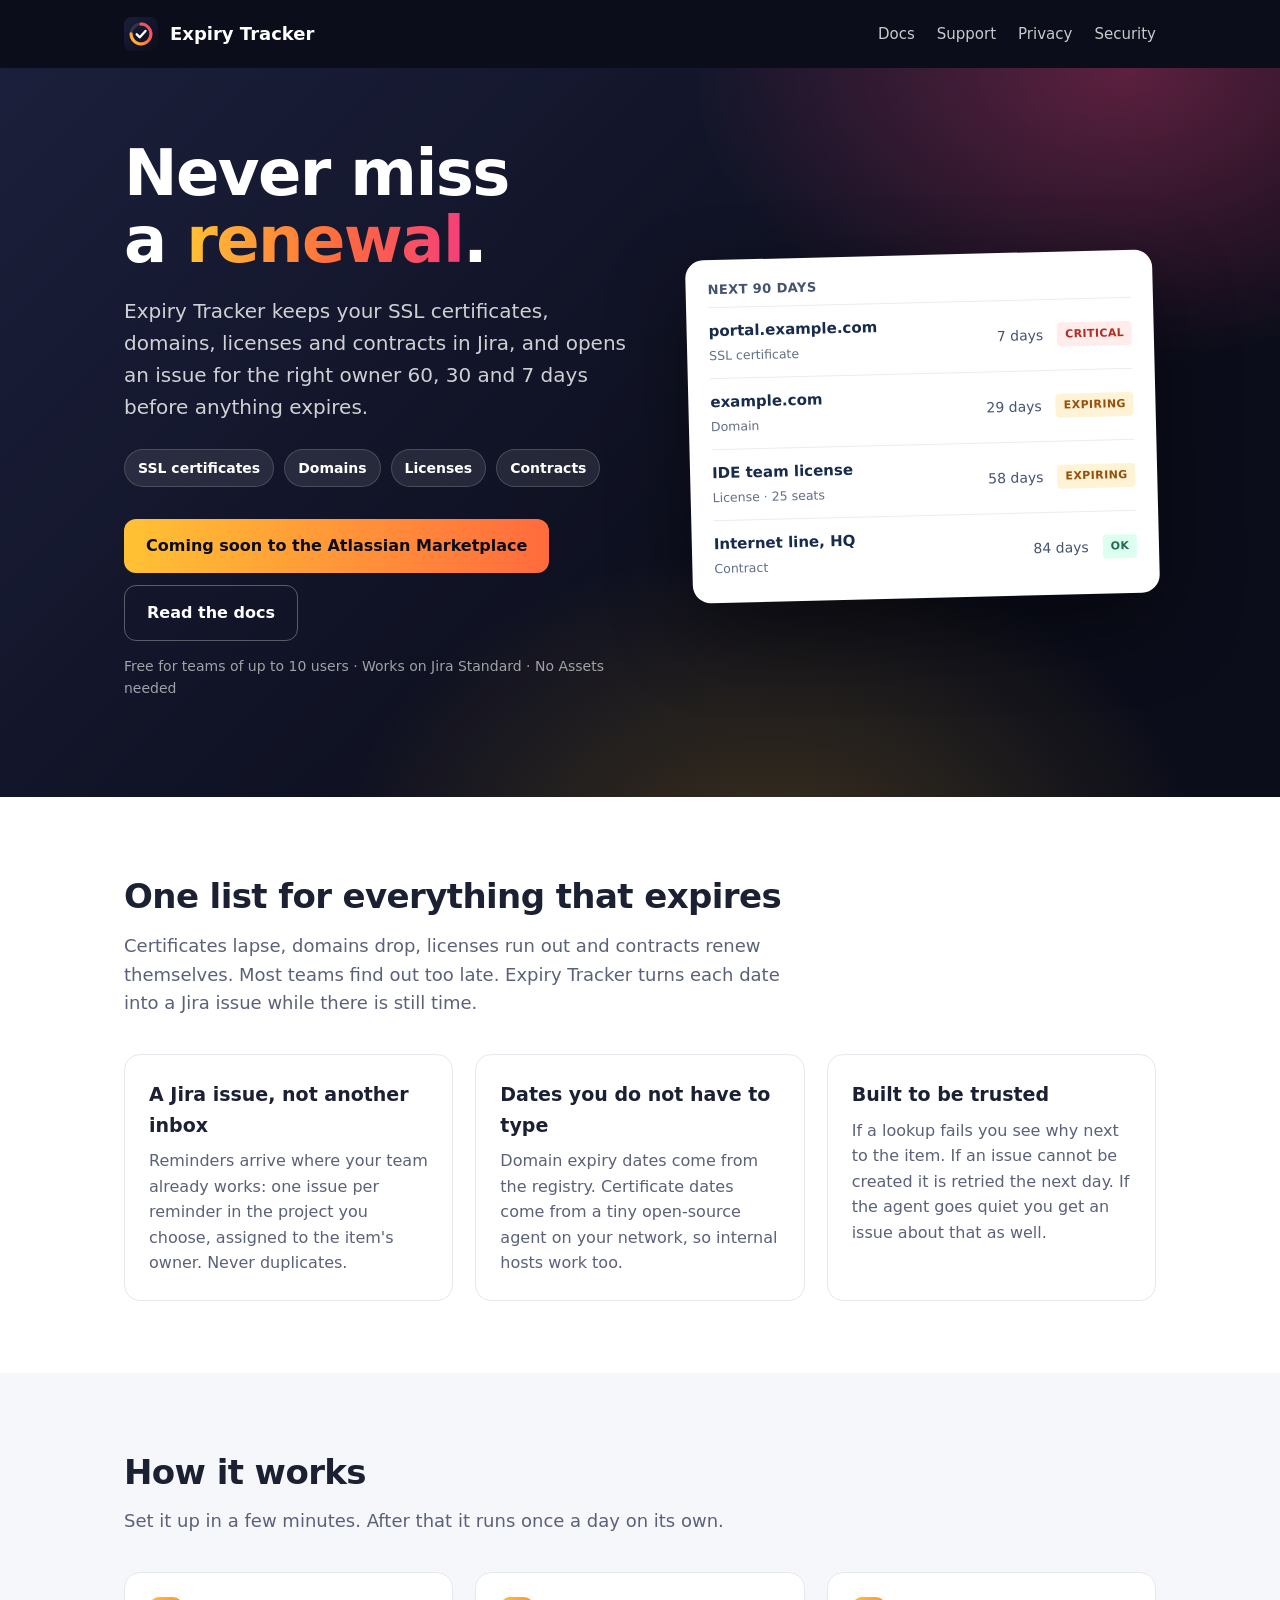
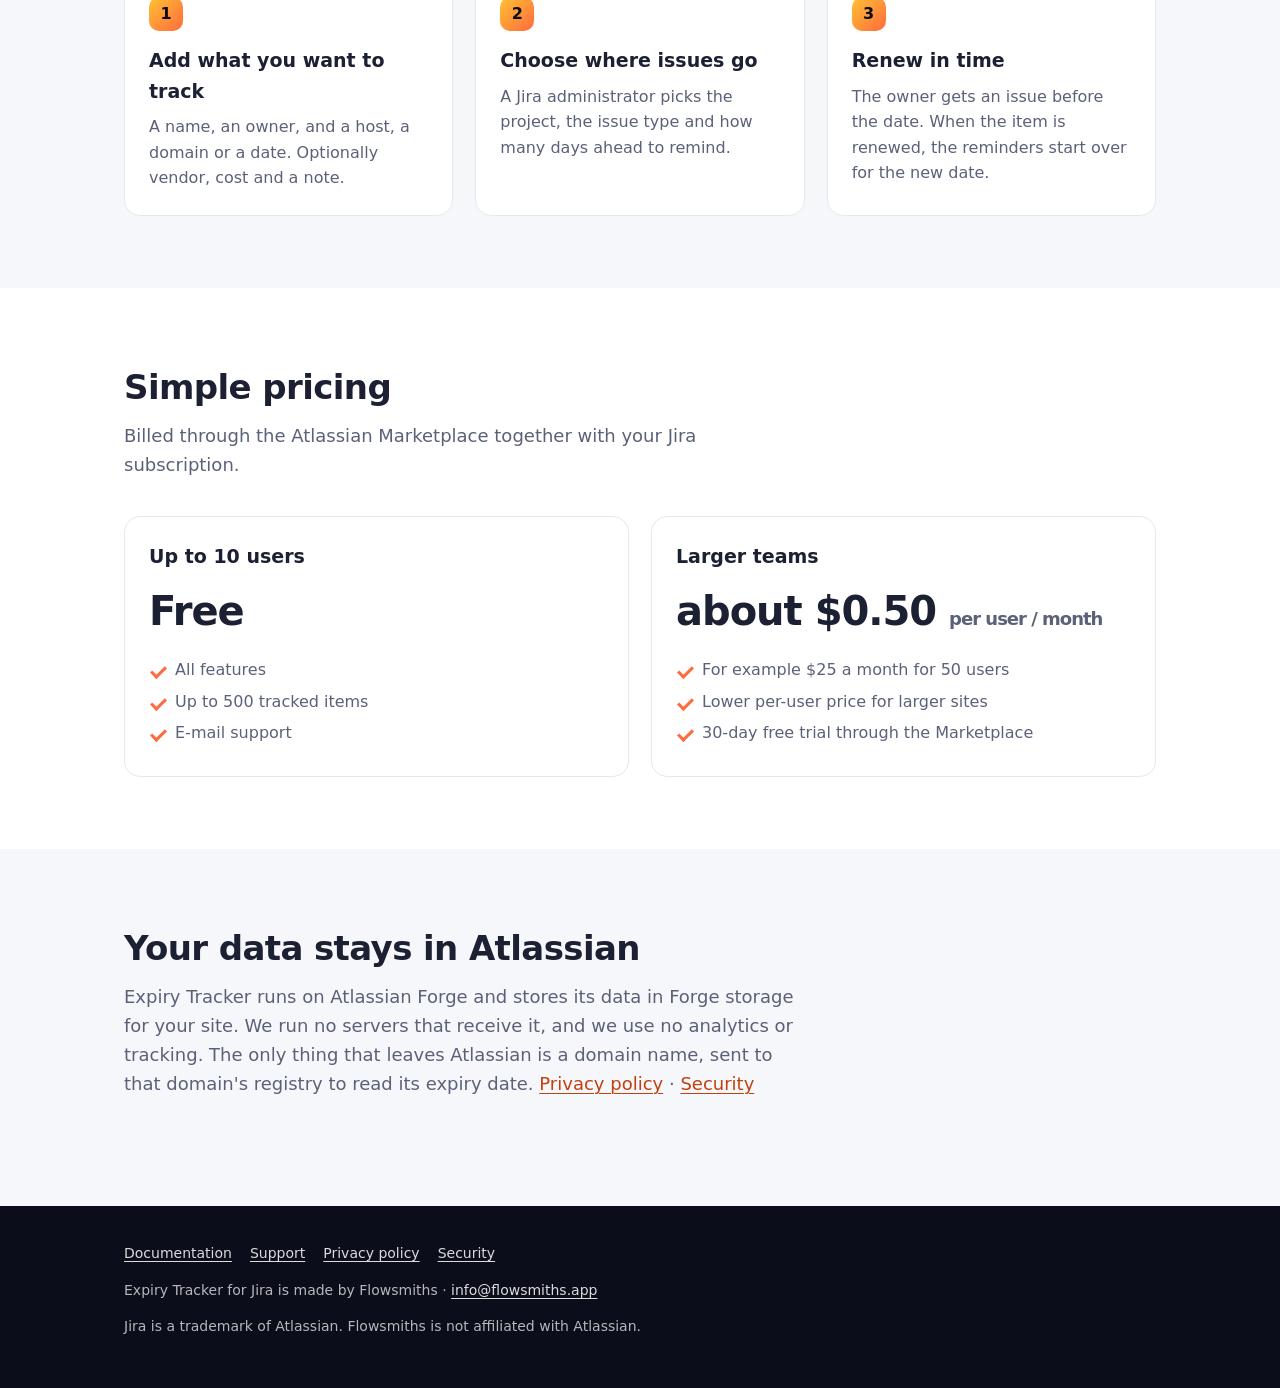
==== index.html @ 26e47d19 "Publish website preview (landing, docs, support, security)" ====
<!doctype html>
<html lang="en">
<head>
<meta charset="utf-8">
<meta name="viewport" content="width=device-width, initial-scale=1">
<title>Expiry Tracker for Jira: never miss a renewal</title>
<meta name="description" content="Track SSL certificates, domains, licenses and contracts in Jira and get an issue 60, 30 and 7 days before anything expires.">
<link rel="icon" type="image/svg+xml" href="logo.svg">
<link rel="stylesheet" href="style.css">
</head>
<body>
<header class="top"><div class="wrap">
  <a class="brand" href="index.html"><img src="logo.svg" alt="">Expiry Tracker</a>
  <nav><a href="docs.html">Docs</a><a href="support.html">Support</a><a href="privacy.html">Privacy</a><a href="security.html">Security</a></nav>
</div></header>
<div class="hero"><div class="wrap">
  <div>
    <h1>Never miss<br>a <span class="grad">renewal</span>.</h1>
    <p class="sub">Expiry Tracker keeps your SSL certificates, domains, licenses and contracts in Jira, and opens an issue for the right owner 60, 30 and 7 days before anything expires.</p>
    <div class="chips"><span class="chip">SSL certificates</span><span class="chip">Domains</span><span class="chip">Licenses</span><span class="chip">Contracts</span></div>
    <div class="ctas"><a class="cta" href="docs.html">Coming soon to the Atlassian Marketplace</a><a class="cta ghost" href="docs.html">Read the docs</a></div>
    <p class="note">Free for teams of up to 10 users · Works on Jira Standard · No Assets needed</p>
  </div>
  <div class="panel" aria-label="Example of the Next 90 days view">
    <h2>NEXT 90 DAYS</h2>
    <div class="row"><div><b>portal.example.com</b><small>SSL certificate</small></div><span class="days">7 days</span><span class="loz crit">Critical</span></div>
    <div class="row"><div><b>example.com</b><small>Domain</small></div><span class="days">29 days</span><span class="loz warn">Expiring</span></div>
    <div class="row"><div><b>IDE team license</b><small>License · 25 seats</small></div><span class="days">58 days</span><span class="loz warn">Expiring</span></div>
    <div class="row"><div><b>Internet line, HQ</b><small>Contract</small></div><span class="days">84 days</span><span class="loz ok">OK</span></div>
  </div>
</div></div>

<section><div class="wrap">
  <h2 class="sec">One list for everything that expires</h2>
  <p class="lead">Certificates lapse, domains drop, licenses run out and contracts renew themselves. Most teams find out too late. Expiry Tracker turns each date into a Jira issue while there is still time.</p>
  <div class="grid3">
    <div class="card"><h3>A Jira issue, not another inbox</h3><p>Reminders arrive where your team already works: one issue per reminder in the project you choose, assigned to the item's owner. Never duplicates.</p></div>
    <div class="card"><h3>Dates you do not have to type</h3><p>Domain expiry dates come from the registry. Certificate dates come from a tiny open-source agent on your network, so internal hosts work too.</p></div>
    <div class="card"><h3>Built to be trusted</h3><p>If a lookup fails you see why next to the item. If an issue cannot be created it is retried the next day. If the agent goes quiet you get an issue about that as well.</p></div>
  </div>
</div></section>

<section class="soft"><div class="wrap">
  <h2 class="sec">How it works</h2>
  <p class="lead">Set it up in a few minutes. After that it runs once a day on its own.</p>
  <div class="grid3">
    <div class="card"><span class="num">1</span><h3>Add what you want to track</h3><p>A name, an owner, and a host, a domain or a date. Optionally vendor, cost and a note.</p></div>
    <div class="card"><span class="num">2</span><h3>Choose where issues go</h3><p>A Jira administrator picks the project, the issue type and how many days ahead to remind.</p></div>
    <div class="card"><span class="num">3</span><h3>Renew in time</h3><p>The owner gets an issue before the date. When the item is renewed, the reminders start over for the new date.</p></div>
  </div>
</div></section>

<section><div class="wrap">
  <h2 class="sec">Simple pricing</h2>
  <p class="lead">Billed through the Atlassian Marketplace together with your Jira subscription.</p>
  <div class="price">
    <div class="card"><h3>Up to 10 users</h3><div class="big">Free</div>
      <ul class="ticks"><li>All features</li><li>Up to 500 tracked items</li><li>E-mail support</li></ul></div>
    <div class="card"><h3>Larger teams</h3><div class="big">about $0.50 <span style="font-size:18px;font-weight:600;color:var(--muted)">per user / month</span></div>
      <ul class="ticks"><li>For example $25 a month for 50 users</li><li>Lower per-user price for larger sites</li><li>30-day free trial through the Marketplace</li></ul></div>
  </div>
</div></section>

<section class="soft"><div class="wrap">
  <h2 class="sec">Your data stays in Atlassian</h2>
  <p class="lead">Expiry Tracker runs on Atlassian Forge and stores its data in Forge storage for your site. We run no servers that receive it, and we use no analytics or tracking. The only thing that leaves Atlassian is a domain name, sent to that domain's registry to read its expiry date. <a href="privacy.html">Privacy policy</a> · <a href="security.html">Security</a></p>
</div></section>

<footer><div class="wrap">
  <div><a href="docs.html">Documentation</a><a href="support.html">Support</a><a href="privacy.html">Privacy policy</a><a href="security.html">Security</a></div>
  <p>Expiry Tracker for Jira is made by Flowsmiths · <a href="mailto:info@flowsmiths.app">info@flowsmiths.app</a></p>
  <p>Jira is a trademark of Atlassian. Flowsmiths is not affiliated with Atlassian.</p>
</div></footer>
</body>
</html>
---- style.css ----
:root {
  --ink: #0B0D1A; --ink-2: #1B1F3B; --text: #1C2033; --muted: #5B6178; --line: #E6E8F0; --bg: #FFFFFF; --soft: #F6F7FB;
  --a1: #FFC233; --a2: #FF6B3D; --a3: #F43F7A;
}
* { box-sizing: border-box; }
html { scroll-behavior: smooth; }
body { margin: 0; font-family: "Inter", "Segoe UI", system-ui, -apple-system, "Helvetica Neue", Arial, sans-serif; color: var(--text); background: var(--bg); line-height: 1.6; -webkit-font-smoothing: antialiased; }
a { color: #C2410C; text-decoration-thickness: 1px; text-underline-offset: 3px; }
.wrap { max-width: 1080px; margin: 0 auto; padding: 0 24px; }
header.top { background: var(--ink); color: #fff; }
header.top .wrap { display: flex; align-items: center; justify-content: space-between; height: 68px; }
.brand { display: flex; align-items: center; gap: 12px; color: #fff; text-decoration: none; font-weight: 700; font-size: 18px; }
.brand img { width: 34px; height: 34px; }
nav a { color: rgba(255,255,255,.78); text-decoration: none; margin-left: 22px; font-size: 15px; }
nav a:hover { color: #fff; }
.hero { color: #fff; background:
  radial-gradient(620px 420px at 88% 0%, rgba(244,63,122,.34), transparent 70%),
  radial-gradient(620px 460px at 60% 110%, rgba(255,194,51,.20), transparent 70%),
  linear-gradient(135deg, var(--ink-2) 0%, var(--ink) 70%); }
.hero .wrap { display: grid; grid-template-columns: 1.05fr .95fr; gap: 48px; align-items: center; padding-top: 72px; padding-bottom: 84px; }
.hero h1 { font-size: clamp(40px, 6vw, 64px); line-height: 1.04; letter-spacing: -1.6px; margin: 0; font-weight: 800; }
.grad { background: linear-gradient(90deg, var(--a1), var(--a2) 55%, var(--a3)); -webkit-background-clip: text; background-clip: text; color: transparent; }
.hero p.sub { font-size: 20px; color: rgba(255,255,255,.8); max-width: 520px; margin: 22px 0 0; }
.chips { display: flex; flex-wrap: wrap; gap: 10px; margin-top: 26px; }
.chip { font-size: 14px; font-weight: 600; padding: 7px 13px; border-radius: 999px; background: rgba(255,255,255,.09); border: 1px solid rgba(255,255,255,.16); }
.ctas { display: flex; flex-wrap: wrap; gap: 12px; margin-top: 32px; }
.cta { display: inline-block; padding: 14px 22px; border-radius: 12px; font-weight: 700; color: var(--ink); text-decoration: none; background: linear-gradient(90deg, var(--a1), var(--a2)); }
.cta.ghost { background: none; color: #fff; border: 1px solid rgba(255,255,255,.3); }
.note { margin-top: 14px; font-size: 14px; color: rgba(255,255,255,.6); }
.panel { background: #fff; color: #172B4D; border-radius: 18px; box-shadow: 0 30px 80px rgba(0,0,0,.45); padding: 20px 22px 12px; transform: rotate(-1.4deg); }
.panel h2 { font-size: 13px; letter-spacing: .4px; color: #44546F; margin: 0 0 6px; }
.row { display: grid; grid-template-columns: 1fr auto auto; gap: 14px; align-items: center; padding: 11px 0; border-top: 1px solid #EBECF0; font-size: 15px; }
.row b { display: block; font-weight: 650; }
.row small { color: #626F86; }
.days { color: #44546F; font-size: 14px; font-variant-numeric: tabular-nums; }
.loz { font-size: 11px; font-weight: 800; letter-spacing: .4px; padding: 3px 8px; border-radius: 4px; text-transform: uppercase; }
.crit { background: #FFECEB; color: #AE2E24; } .warn { background: #FFF3D6; color: #974F0C; } .ok { background: #DCFFF1; color: #216E4E; }
section { padding: 72px 0; }
section.soft { background: var(--soft); }
h2.sec { font-size: 34px; letter-spacing: -.6px; margin: 0 0 8px; }
p.lead { color: var(--muted); font-size: 18px; margin: 0 0 36px; max-width: 680px; }
.grid3 { display: grid; grid-template-columns: repeat(3, 1fr); gap: 22px; }
.card { background: #fff; border: 1px solid var(--line); border-radius: 16px; padding: 24px; }
.card h3 { margin: 0 0 8px; font-size: 19px; }
.card p { margin: 0; color: var(--muted); }
.num { display: inline-flex; width: 34px; height: 34px; border-radius: 10px; align-items: center; justify-content: center; font-weight: 800; color: var(--ink); background: linear-gradient(135deg, var(--a1), var(--a2)); margin-bottom: 14px; }
.price { display: grid; grid-template-columns: 1fr 1fr; gap: 22px; }
.price .big { font-size: 40px; font-weight: 800; letter-spacing: -1px; }
ul.ticks { list-style: none; padding: 0; margin: 14px 0 0; }
ul.ticks li { padding-left: 26px; position: relative; margin: 6px 0; color: var(--muted); }
ul.ticks li::before { content: ""; position: absolute; left: 2px; top: 9px; width: 12px; height: 6px; border-left: 3px solid var(--a2); border-bottom: 3px solid var(--a2); transform: rotate(-45deg); }
footer { background: var(--ink); color: rgba(255,255,255,.7); padding: 36px 0; font-size: 14px; }
footer a { color: rgba(255,255,255,.85); margin-right: 18px; }
article.doc { max-width: 780px; margin: 0 auto; padding: 56px 24px 80px; }
article.doc h1 { font-size: 38px; letter-spacing: -.8px; line-height: 1.15; margin: 0 0 20px; }
article.doc h2 { font-size: 24px; margin: 40px 0 10px; }
article.doc h3 { font-size: 18px; margin: 28px 0 8px; }
article.doc table { border-collapse: collapse; width: 100%; margin: 16px 0; font-size: 15px; }
article.doc th, article.doc td { border: 1px solid var(--line); padding: 9px 12px; text-align: left; vertical-align: top; }
article.doc th { background: var(--soft); }
article.doc pre { background: var(--ink); color: #E8EAF6; padding: 16px 18px; border-radius: 12px; overflow-x: auto; font-size: 14px; line-height: 1.5; }
article.doc code { font-family: ui-monospace, "Cascadia Code", Consolas, monospace; font-size: .92em; }
article.doc :not(pre) > code { background: var(--soft); border: 1px solid var(--line); border-radius: 6px; padding: 1px 5px; }
@media (max-width: 860px) {
  .hero .wrap { grid-template-columns: 1fr; padding-top: 48px; padding-bottom: 56px; }
  .grid3, .price { grid-template-columns: 1fr; }
  nav a { margin-left: 14px; font-size: 14px; }

}
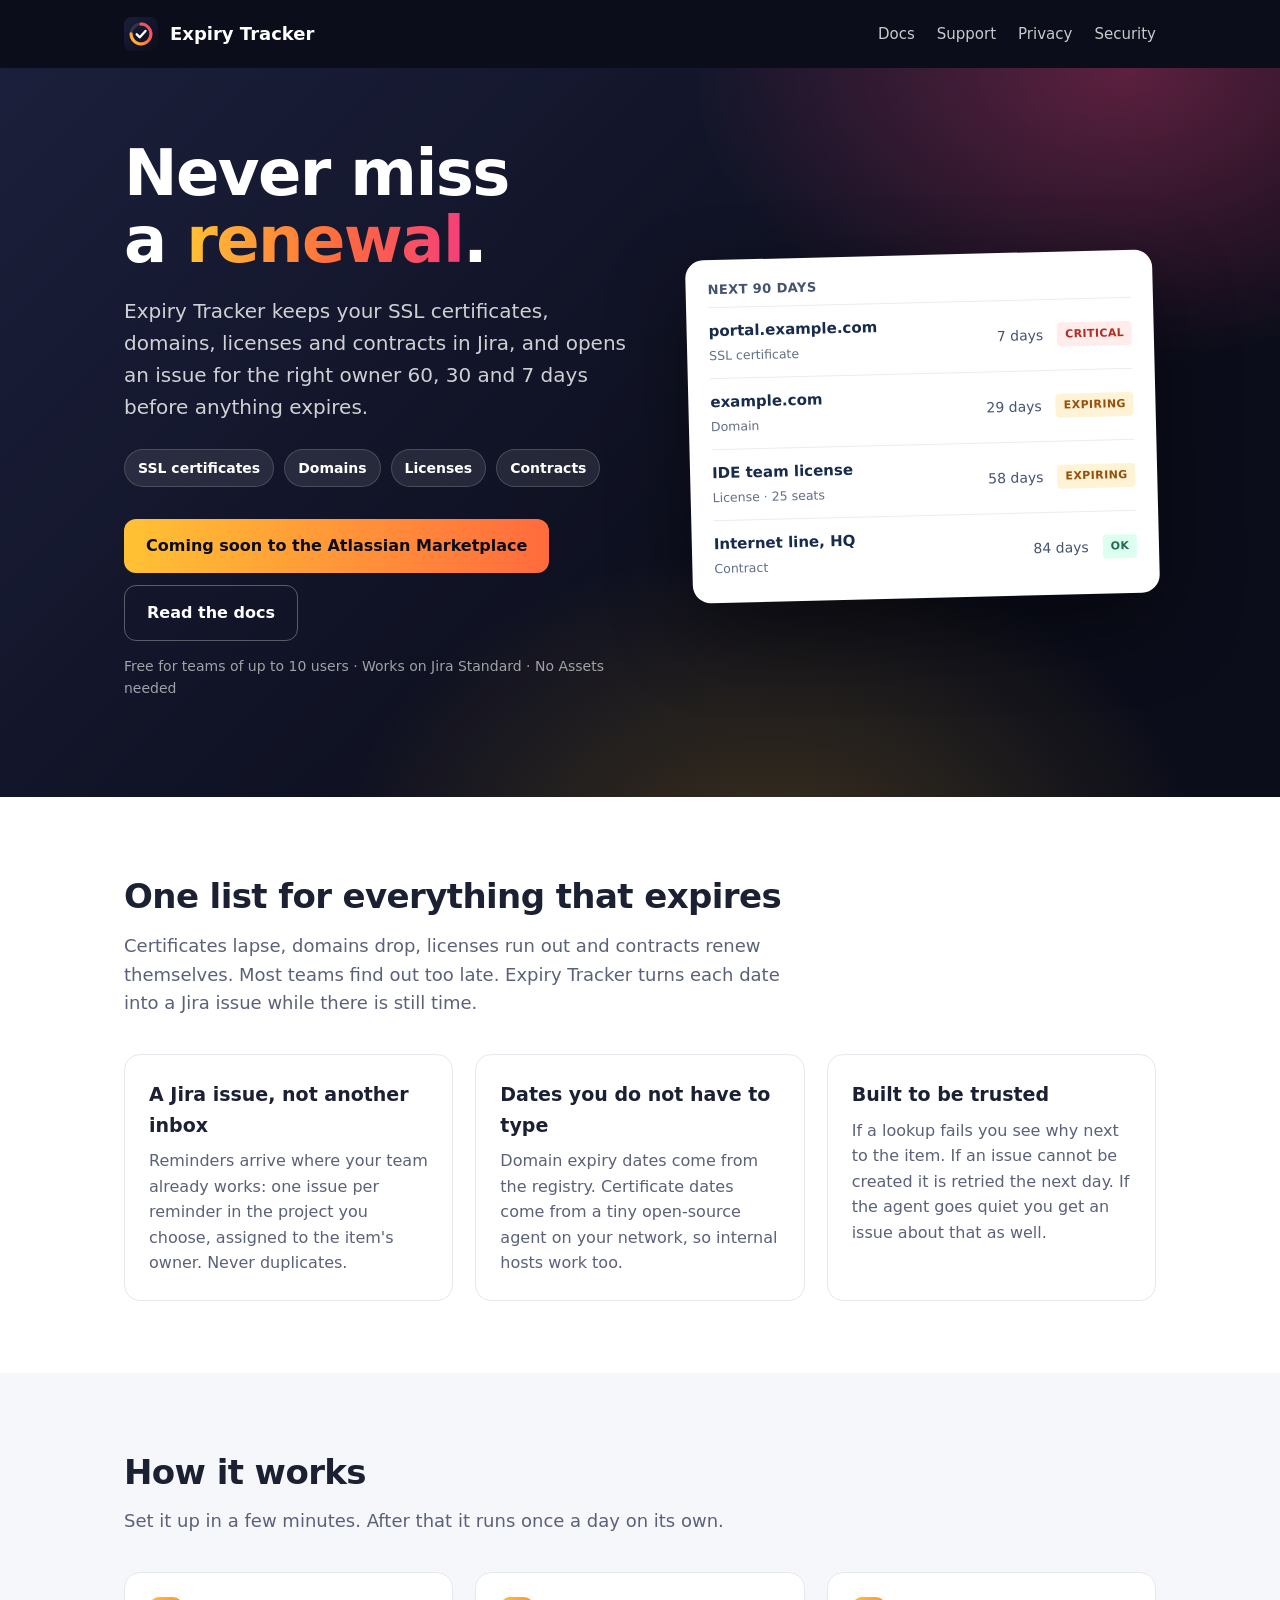
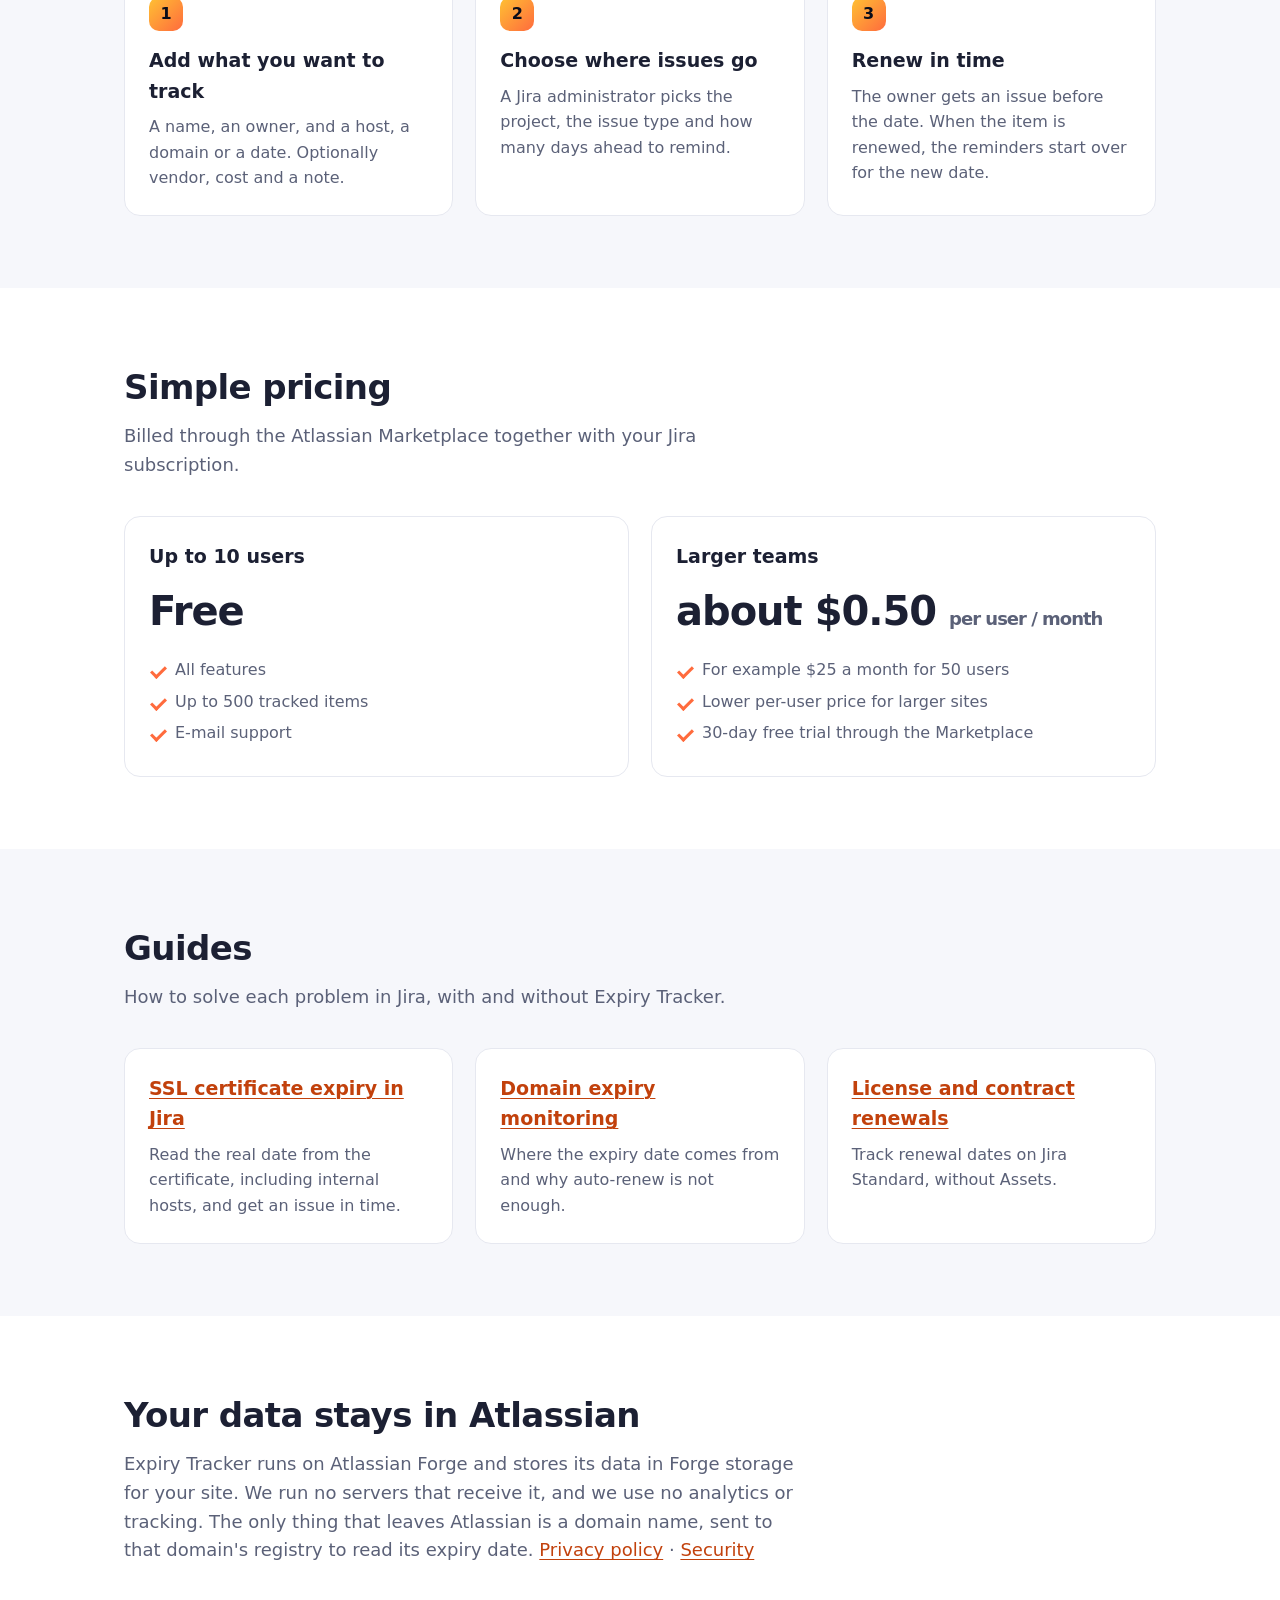
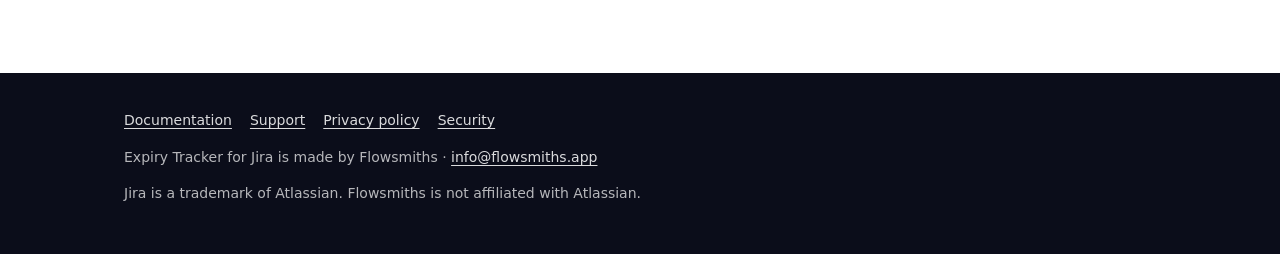
==== commit 17c3f047: "Guides: SSL, domain and license renewals; sitemap" ====
--- a/index.html
+++ b/index.html
@@ -62,6 +62,16 @@
 </div></section>
 
 <section class="soft"><div class="wrap">
+  <h2 class="sec">Guides</h2>
+  <p class="lead">How to solve each problem in Jira, with and without Expiry Tracker.</p>
+  <div class="grid3">
+    <div class="card"><h3><a href="ssl-certificate-expiry-jira.html">SSL certificate expiry in Jira</a></h3><p>Read the real date from the certificate, including internal hosts, and get an issue in time.</p></div>
+    <div class="card"><h3><a href="domain-expiry-monitoring-jira.html">Domain expiry monitoring</a></h3><p>Where the expiry date comes from and why auto-renew is not enough.</p></div>
+    <div class="card"><h3><a href="license-contract-renewal-tracking-jira.html">License and contract renewals</a></h3><p>Track renewal dates on Jira Standard, without Assets.</p></div>
+  </div>
+</div></section>
+
+<section><div class="wrap">
   <h2 class="sec">Your data stays in Atlassian</h2>
   <p class="lead">Expiry Tracker runs on Atlassian Forge and stores its data in Forge storage for your site. We run no servers that receive it, and we use no analytics or tracking. The only thing that leaves Atlassian is a domain name, sent to that domain's registry to read its expiry date. <a href="privacy.html">Privacy policy</a> · <a href="security.html">Security</a></p>
 </div></section>
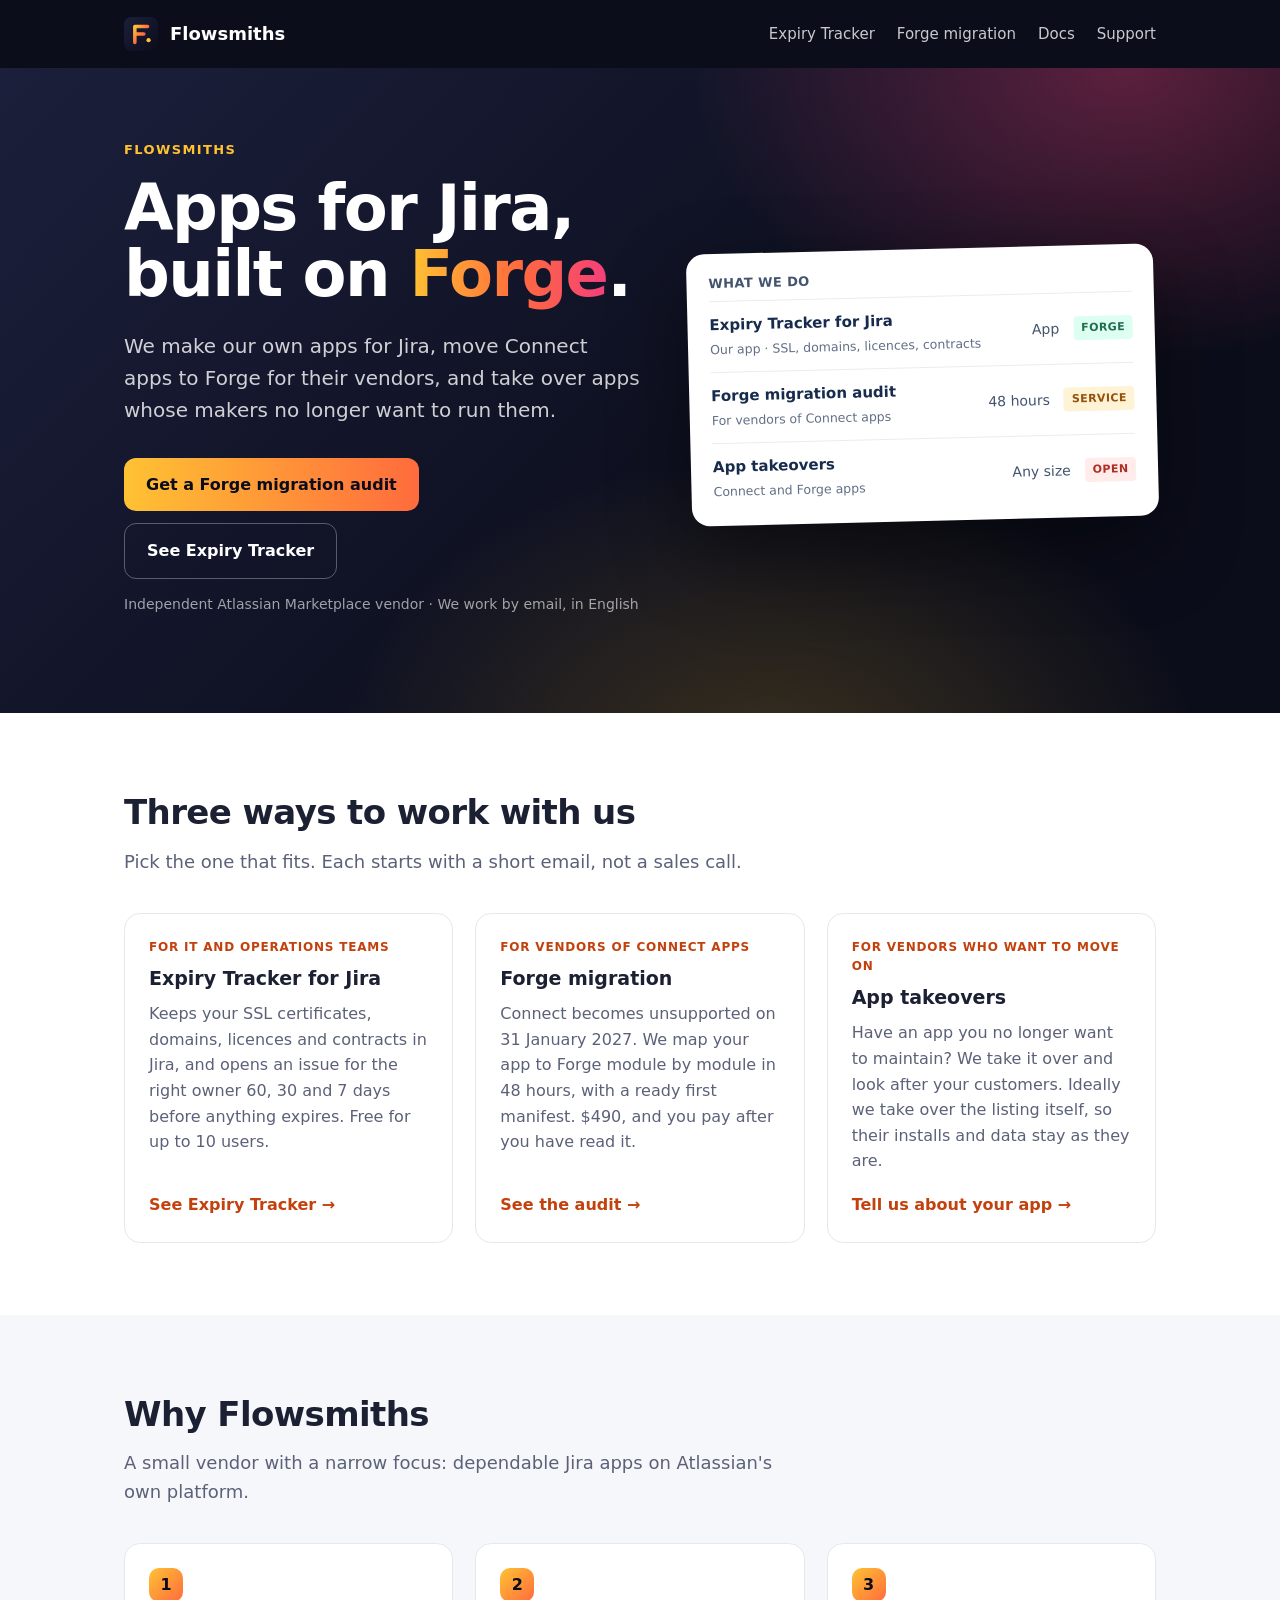
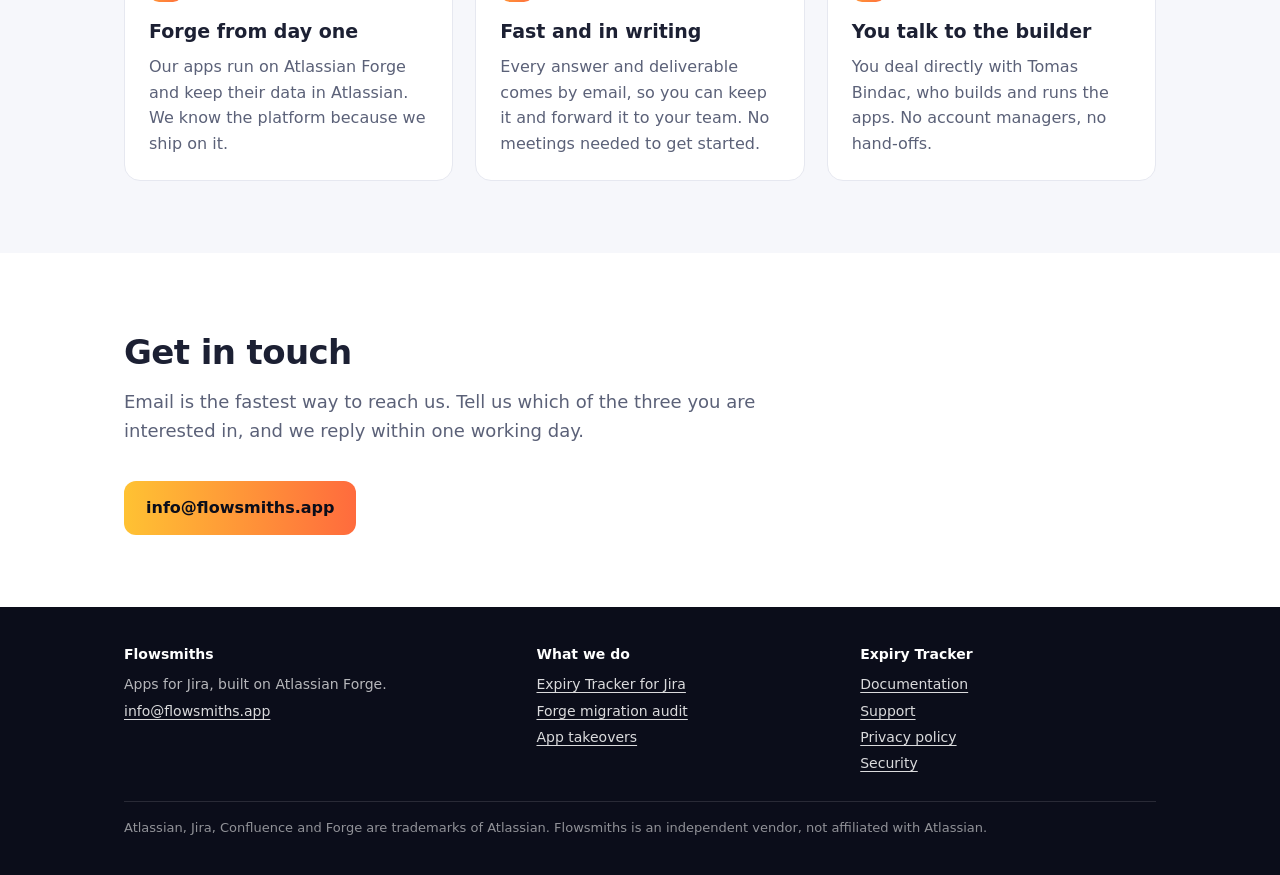
==== commit ab138d67: "Flowsmiths company homepage; Expiry Tracker page moves to /expiry-tracker.html Co-Authored-By: Claud" ====
--- a/index.html
+++ b/index.html
@@ -3,83 +3,84 @@
 <head>
 <meta charset="utf-8">
 <meta name="viewport" content="width=device-width, initial-scale=1">
-<title>Expiry Tracker for Jira: never miss a renewal</title>
-<meta name="description" content="Track SSL certificates, domains, licenses and contracts in Jira and get an issue 60, 30 and 7 days before anything expires.">
-<link rel="icon" type="image/svg+xml" href="logo.svg">
-<link rel="stylesheet" href="style.css">
+<title>Flowsmiths: apps for Jira, built on Forge</title>
+<meta name="description" content="Flowsmiths makes Forge apps for Jira, moves Connect apps to Forge for their vendors, and takes over apps their makers no longer want to run.">
+<meta property="og:title" content="Flowsmiths: apps for Jira, built on Forge">
+<meta property="og:description" content="Our own Jira apps, Forge migrations for Connect vendors, and app takeovers.">
+<meta property="og:url" content="https://flowsmiths.app/">
+<meta property="og:type" content="website">
+<link rel="icon" type="image/svg+xml" href="/flowsmiths.svg">
+<link rel="stylesheet" href="/style.css">
 </head>
 <body>
 <header class="top"><div class="wrap">
-  <a class="brand" href="index.html"><img src="logo.svg" alt="">Expiry Tracker</a>
-  <nav><a href="docs.html">Docs</a><a href="support.html">Support</a><a href="privacy.html">Privacy</a><a href="security.html">Security</a></nav>
+  <a class="brand" href="/"><img src="/flowsmiths.svg" alt="">Flowsmiths</a>
+  <nav><a href="/expiry-tracker.html">Expiry Tracker</a><a href="/forge-migration/">Forge migration</a><a href="/docs.html">Docs</a><a href="/support.html">Support</a></nav>
 </div></header>
 <div class="hero"><div class="wrap">
   <div>
-    <h1>Never miss<br>a <span class="grad">renewal</span>.</h1>
-    <p class="sub">Expiry Tracker keeps your SSL certificates, domains, licenses and contracts in Jira, and opens an issue for the right owner 60, 30 and 7 days before anything expires.</p>
-    <div class="chips"><span class="chip">SSL certificates</span><span class="chip">Domains</span><span class="chip">Licenses</span><span class="chip">Contracts</span></div>
-    <div class="ctas"><a class="cta" href="docs.html">Coming soon to the Atlassian Marketplace</a><a class="cta ghost" href="docs.html">Read the docs</a></div>
-    <p class="note">Free for teams of up to 10 users · Works on Jira Standard · No Assets needed</p>
+    <p class="kicker">Flowsmiths</p>
+    <h1>Apps for Jira,<br>built on <span class="grad">Forge</span>.</h1>
+    <p class="sub">We make our own apps for Jira, move Connect apps to Forge for their vendors, and take over apps whose makers no longer want to run them.</p>
+    <div class="ctas"><a class="cta" href="/forge-migration/">Get a Forge migration audit</a><a class="cta ghost" href="/expiry-tracker.html">See Expiry Tracker</a></div>
+    <p class="note">Independent Atlassian Marketplace vendor · We work by email, in English</p>
   </div>
-  <div class="panel" aria-label="Example of the Next 90 days view">
-    <h2>NEXT 90 DAYS</h2>
-    <div class="row"><div><b>portal.example.com</b><small>SSL certificate</small></div><span class="days">7 days</span><span class="loz crit">Critical</span></div>
-    <div class="row"><div><b>example.com</b><small>Domain</small></div><span class="days">29 days</span><span class="loz warn">Expiring</span></div>
-    <div class="row"><div><b>IDE team license</b><small>License · 25 seats</small></div><span class="days">58 days</span><span class="loz warn">Expiring</span></div>
-    <div class="row"><div><b>Internet line, HQ</b><small>Contract</small></div><span class="days">84 days</span><span class="loz ok">OK</span></div>
+  <div class="panel" aria-label="What Flowsmiths does">
+    <h2>WHAT WE DO</h2>
+    <div class="row"><div><b>Expiry Tracker for Jira</b><small>Our app · SSL, domains, licences, contracts</small></div><span class="days">App</span><span class="loz ok">Forge</span></div>
+    <div class="row"><div><b>Forge migration audit</b><small>For vendors of Connect apps</small></div><span class="days">48 hours</span><span class="loz warn">Service</span></div>
+    <div class="row"><div><b>App takeovers</b><small>Connect and Forge apps</small></div><span class="days">Any size</span><span class="loz crit">Open</span></div>
   </div>
 </div></div>
 
 <section><div class="wrap">
-  <h2 class="sec">One list for everything that expires</h2>
-  <p class="lead">Certificates lapse, domains drop, licenses run out and contracts renew themselves. Most teams find out too late. Expiry Tracker turns each date into a Jira issue while there is still time.</p>
+  <h2 class="sec">Three ways to work with us</h2>
+  <p class="lead">Pick the one that fits. Each starts with a short email, not a sales call.</p>
   <div class="grid3">
-    <div class="card"><h3>A Jira issue, not another inbox</h3><p>Reminders arrive where your team already works: one issue per reminder in the project you choose, assigned to the item's owner. Never duplicates.</p></div>
-    <div class="card"><h3>Dates you do not have to type</h3><p>Domain expiry dates come from the registry. Certificate dates come from a tiny open-source agent on your network, so internal hosts work too.</p></div>
-    <div class="card"><h3>Built to be trusted</h3><p>If a lookup fails you see why next to the item. If an issue cannot be created it is retried the next day. If the agent goes quiet you get an issue about that as well.</p></div>
+    <div class="card hub">
+      <p class="tag">For IT and operations teams</p>
+      <h3>Expiry Tracker for Jira</h3>
+      <p>Keeps your SSL certificates, domains, licences and contracts in Jira, and opens an issue for the right owner 60, 30 and 7 days before anything expires. Free for up to 10 users.</p>
+      <a class="more" href="/expiry-tracker.html">See Expiry Tracker →</a>
+    </div>
+    <div class="card hub">
+      <p class="tag">For vendors of Connect apps</p>
+      <h3>Forge migration</h3>
+      <p>Connect becomes unsupported on 31 January 2027. We map your app to Forge module by module in 48 hours, with a ready first manifest. $490, and you pay after you have read it.</p>
+      <a class="more" href="/forge-migration/">See the audit →</a>
+    </div>
+    <div class="card hub" id="takeover">
+      <p class="tag">For vendors who want to move on</p>
+      <h3>App takeovers</h3>
+      <p>Have an app you no longer want to maintain? We take it over and look after your customers. Ideally we take over the listing itself, so their installs and data stay as they are.</p>
+      <a class="more" href="mailto:info@flowsmiths.app?subject=App%20takeover">Tell us about your app →</a>
+    </div>
   </div>
 </div></section>
 
 <section class="soft"><div class="wrap">
-  <h2 class="sec">How it works</h2>
-  <p class="lead">Set it up in a few minutes. After that it runs once a day on its own.</p>
+  <h2 class="sec">Why Flowsmiths</h2>
+  <p class="lead">A small vendor with a narrow focus: dependable Jira apps on Atlassian's own platform.</p>
   <div class="grid3">
-    <div class="card"><span class="num">1</span><h3>Add what you want to track</h3><p>A name, an owner, and a host, a domain or a date. Optionally vendor, cost and a note.</p></div>
-    <div class="card"><span class="num">2</span><h3>Choose where issues go</h3><p>A Jira administrator picks the project, the issue type and how many days ahead to remind.</p></div>
-    <div class="card"><span class="num">3</span><h3>Renew in time</h3><p>The owner gets an issue before the date. When the item is renewed, the reminders start over for the new date.</p></div>
+    <div class="card"><span class="num">1</span><h3>Forge from day one</h3><p>Our apps run on Atlassian Forge and keep their data in Atlassian. We know the platform because we ship on it.</p></div>
+    <div class="card"><span class="num">2</span><h3>Fast and in writing</h3><p>Every answer and deliverable comes by email, so you can keep it and forward it to your team. No meetings needed to get started.</p></div>
+    <div class="card"><span class="num">3</span><h3>You talk to the builder</h3><p>You deal directly with Tomas Bindac, who builds and runs the apps. No account managers, no hand-offs.</p></div>
   </div>
 </div></section>
 
 <section><div class="wrap">
-  <h2 class="sec">Simple pricing</h2>
-  <p class="lead">Billed through the Atlassian Marketplace together with your Jira subscription.</p>
-  <div class="price">
-    <div class="card"><h3>Up to 10 users</h3><div class="big">Free</div>
-      <ul class="ticks"><li>All features</li><li>Up to 500 tracked items</li><li>E-mail support</li></ul></div>
-    <div class="card"><h3>Larger teams</h3><div class="big">about $0.50 <span style="font-size:18px;font-weight:600;color:var(--muted)">per user / month</span></div>
-      <ul class="ticks"><li>For example $25 a month for 50 users</li><li>Lower per-user price for larger sites</li><li>30-day free trial through the Marketplace</li></ul></div>
-  </div>
-</div></section>
-
-<section class="soft"><div class="wrap">
-  <h2 class="sec">Guides</h2>
-  <p class="lead">How to solve each problem in Jira, with and without Expiry Tracker.</p>
-  <div class="grid3">
-    <div class="card"><h3><a href="ssl-certificate-expiry-jira.html">SSL certificate expiry in Jira</a></h3><p>Read the real date from the certificate, including internal hosts, and get an issue in time.</p></div>
-    <div class="card"><h3><a href="domain-expiry-monitoring-jira.html">Domain expiry monitoring</a></h3><p>Where the expiry date comes from and why auto-renew is not enough.</p></div>
-    <div class="card"><h3><a href="license-contract-renewal-tracking-jira.html">License and contract renewals</a></h3><p>Track renewal dates on Jira Standard, without Assets.</p></div>
-  </div>
-</div></section>
-
-<section><div class="wrap">
-  <h2 class="sec">Your data stays in Atlassian</h2>
-  <p class="lead">Expiry Tracker runs on Atlassian Forge and stores its data in Forge storage for your site. We run no servers that receive it, and we use no analytics or tracking. The only thing that leaves Atlassian is a domain name, sent to that domain's registry to read its expiry date. <a href="privacy.html">Privacy policy</a> · <a href="security.html">Security</a></p>
+  <h2 class="sec">Get in touch</h2>
+  <p class="lead">Email is the fastest way to reach us. Tell us which of the three you are interested in, and we reply within one working day.</p>
+  <div class="ctas"><a class="cta" href="mailto:info@flowsmiths.app">info@flowsmiths.app</a></div>
 </div></section>
 
 <footer><div class="wrap">
-  <div><a href="docs.html">Documentation</a><a href="support.html">Support</a><a href="privacy.html">Privacy policy</a><a href="security.html">Security</a></div>
-  <p>Expiry Tracker for Jira is made by Flowsmiths · <a href="mailto:info@flowsmiths.app">info@flowsmiths.app</a></p>
-  <p>Jira is a trademark of Atlassian. Flowsmiths is not affiliated with Atlassian.</p>
+  <div class="fcols">
+    <div><b>Flowsmiths</b><p>Apps for Jira, built on Atlassian Forge.<br><a href="mailto:info@flowsmiths.app">info@flowsmiths.app</a></p></div>
+    <div><b>What we do</b><a href="/expiry-tracker.html">Expiry Tracker for Jira</a><a href="/forge-migration/">Forge migration audit</a><a href="/#takeover">App takeovers</a></div>
+    <div><b>Expiry Tracker</b><a href="/docs.html">Documentation</a><a href="/support.html">Support</a><a href="/privacy.html">Privacy policy</a><a href="/security.html">Security</a></div>
+  </div>
+  <p class="legal"><!-- TODO: legal name, registered address, company ID -->Atlassian, Jira, Confluence and Forge are trademarks of Atlassian. Flowsmiths is an independent vendor, not affiliated with Atlassian.</p>
 </div></footer>
 </body>
 </html>
--- a/style.css
+++ b/style.css
@@ -11,7 +11,7 @@
 header.top .wrap { display: flex; align-items: center; justify-content: space-between; height: 68px; }
 .brand { display: flex; align-items: center; gap: 12px; color: #fff; text-decoration: none; font-weight: 700; font-size: 18px; }
 .brand img { width: 34px; height: 34px; }
-nav a { color: rgba(255,255,255,.78); text-decoration: none; margin-left: 22px; font-size: 15px; }
+nav a { color: rgba(255,255,255,.78); text-decoration: none; margin-left: 22px; font-size: 15px; white-space: nowrap; }
 nav a:hover { color: #fff; }
 .hero { color: #fff; background:
   radial-gradient(620px 420px at 88% 0%, rgba(244,63,122,.34), transparent 70%),
@@ -61,7 +61,30 @@
 article.doc pre { background: var(--ink); color: #E8EAF6; padding: 16px 18px; border-radius: 12px; overflow-x: auto; font-size: 14px; line-height: 1.5; }
 article.doc code { font-family: ui-monospace, "Cascadia Code", Consolas, monospace; font-size: .92em; }
 article.doc :not(pre) > code { background: var(--soft); border: 1px solid var(--line); border-radius: 6px; padding: 1px 5px; }
+footer .fcols { display: grid; grid-template-columns: 1.3fr 1fr 1fr; gap: 28px; margin-bottom: 22px; }
+footer .fcols b { display: block; color: #fff; margin-bottom: 8px; }
+footer .fcols a { display: block; margin: 4px 0; }
+footer .fcols p { margin: 0; }
+footer .legal { margin: 0; font-size: 13px; color: rgba(255,255,255,.55); border-top: 1px solid rgba(255,255,255,.12); padding-top: 16px; }
+.kicker { margin: 0 0 14px; font-size: 13px; font-weight: 700; letter-spacing: 1.4px; text-transform: uppercase; color: var(--a1); }
+.panel .small { font-size: 12px; color: #626F86; margin: 8px 0 6px; }
+.card.hub { display: flex; flex-direction: column; }
+.card.hub p:not(.tag) { flex: 1; }
+.tag { margin: 0 0 6px !important; font-size: 12px; font-weight: 700; letter-spacing: .8px; text-transform: uppercase; color: #C2410C !important; }
+.more { display: inline-block; margin-top: 18px; font-weight: 700; text-decoration: none; }
+.big { font-size: 40px; font-weight: 800; letter-spacing: -1px; }
+section code { font-family: ui-monospace, "Cascadia Code", Consolas, monospace; font-size: .9em; background: var(--soft); border: 1px solid var(--line); border-radius: 6px; padding: 1px 5px; }
+.split { display: grid; grid-template-columns: 1.4fr 1fr; gap: 40px; align-items: start; }
+.split ul.ticks li { color: var(--text); }
+.card.sample { border: 2px solid var(--a2); }
+.cta.ghost.dark { color: var(--ink); border-color: var(--line); }
+.faq { display: grid; grid-template-columns: 1fr 1fr; gap: 10px 40px; margin-bottom: 28px; }
+.faq h3 { font-size: 17px; margin: 18px 0 4px; }
+.faq p { margin: 0; color: var(--muted); }
 @media (max-width: 860px) {
+  .split, .faq, footer .fcols { grid-template-columns: 1fr; gap: 20px; }
+  header.top .wrap { flex-wrap: wrap; height: auto; padding-top: 14px; padding-bottom: 14px; gap: 8px; }
+  header.top nav a { margin: 0 16px 0 0; }
   .hero .wrap { grid-template-columns: 1fr; padding-top: 48px; padding-bottom: 56px; }
   .grid3, .price { grid-template-columns: 1fr; }
   nav a { margin-left: 14px; font-size: 14px; }
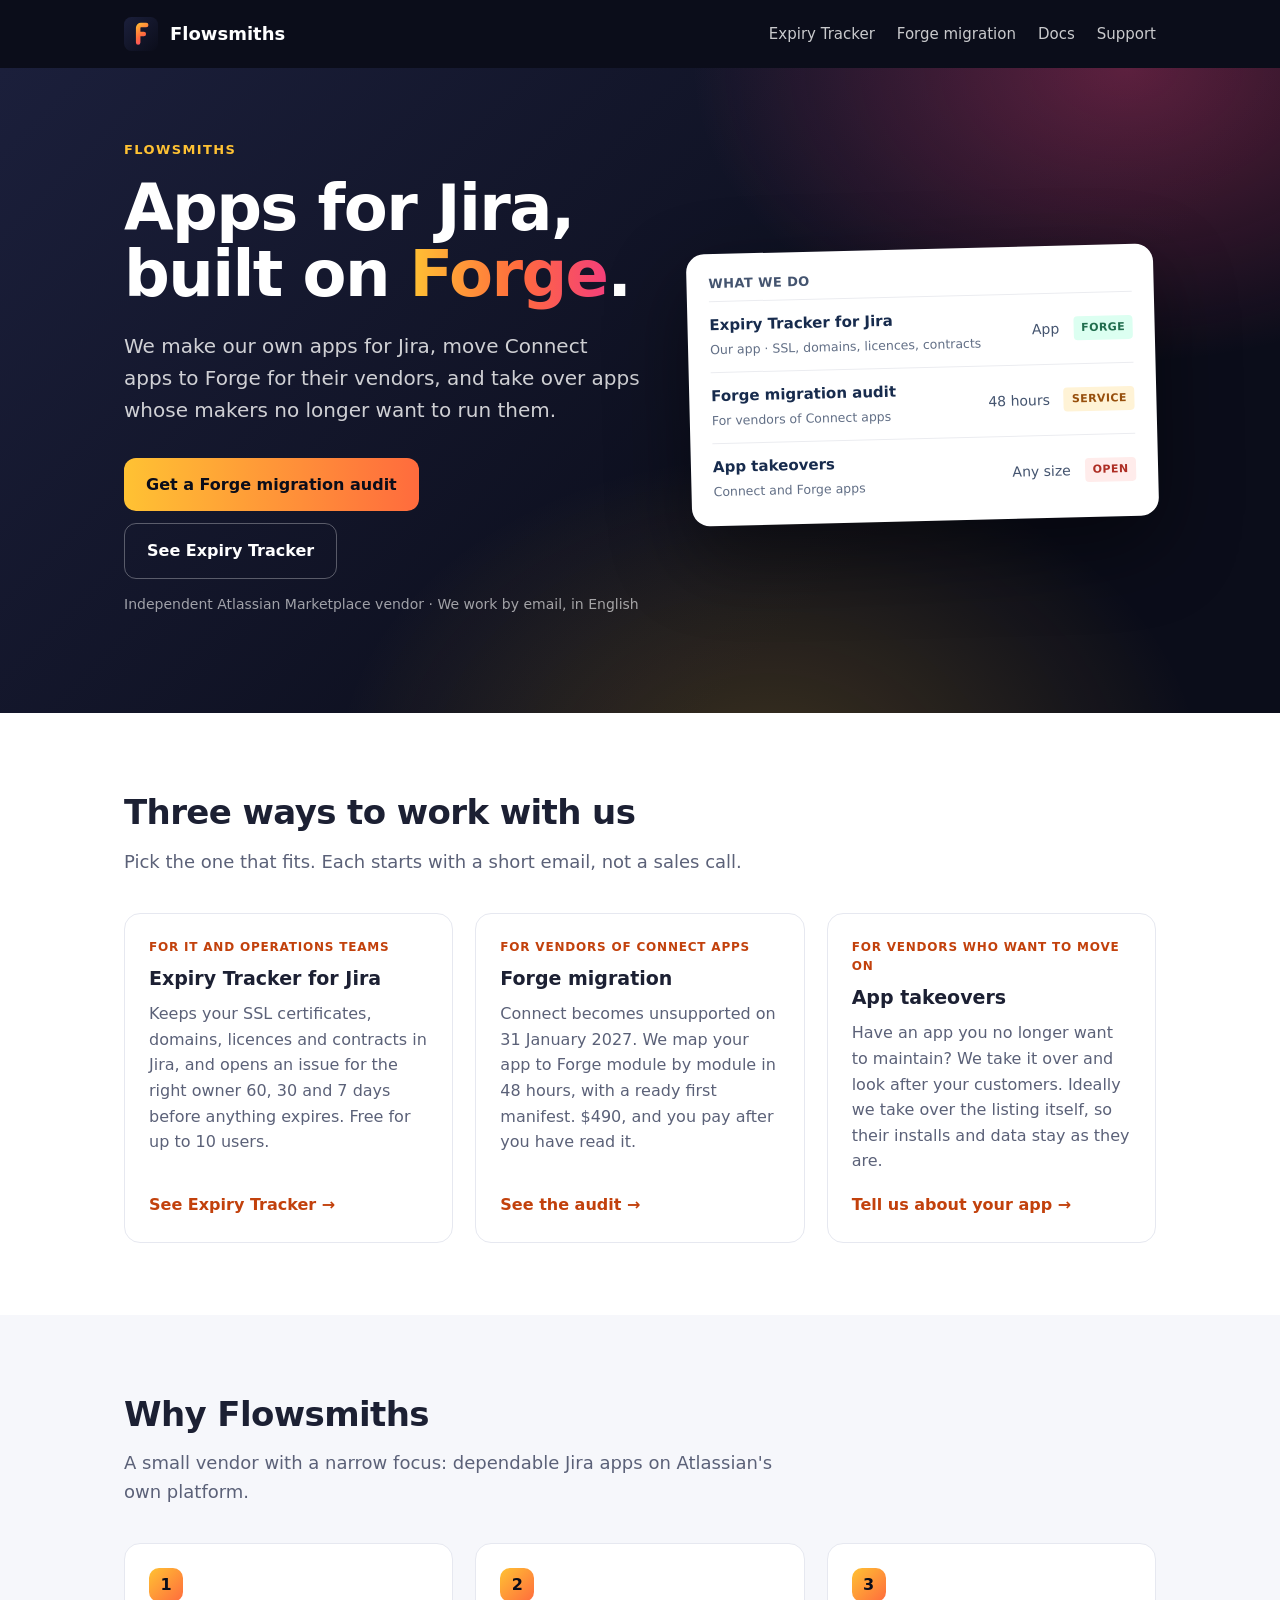
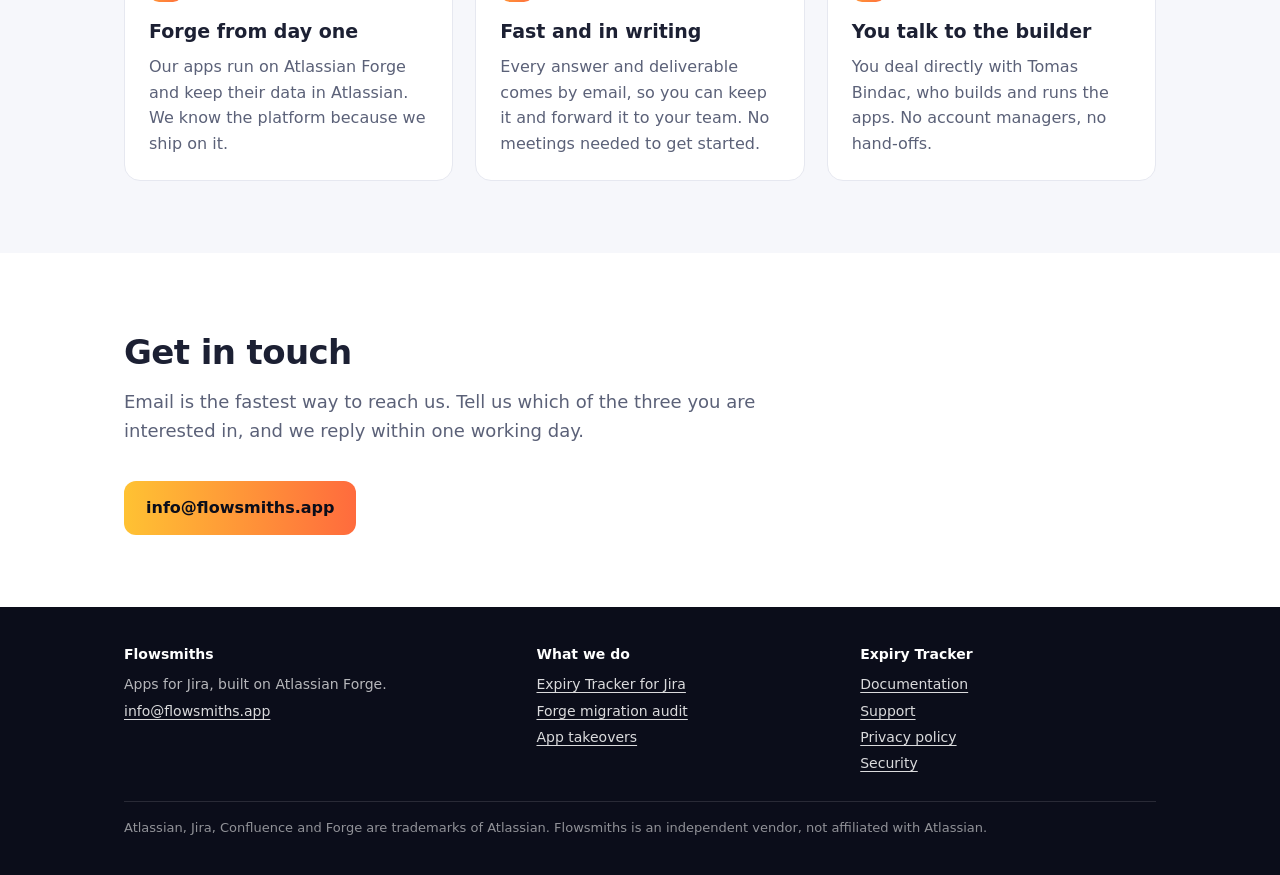
==== commit 2ce5ab76: "Favicons: ICO, PNG and Apple touch icon, versioned URLs Co-Authored-By: Claude Opus 5.5 <noreply@ant" ====
--- a/index.html
+++ b/index.html
@@ -9,7 +9,10 @@
 <meta property="og:description" content="Our own Jira apps, Forge migrations for Connect vendors, and app takeovers.">
 <meta property="og:url" content="https://flowsmiths.app/">
 <meta property="og:type" content="website">
-<link rel="icon" type="image/svg+xml" href="/flowsmiths.svg">
+<link rel="icon" href="/favicon.ico?v=2" sizes="48x48">
+<link rel="icon" type="image/svg+xml" href="/flowsmiths.svg?v=2">
+<link rel="icon" type="image/png" sizes="32x32" href="/favicon-32.png?v=2">
+<link rel="apple-touch-icon" href="/apple-touch-icon.png?v=2">
 <link rel="stylesheet" href="/style.css">
 </head>
 <body>
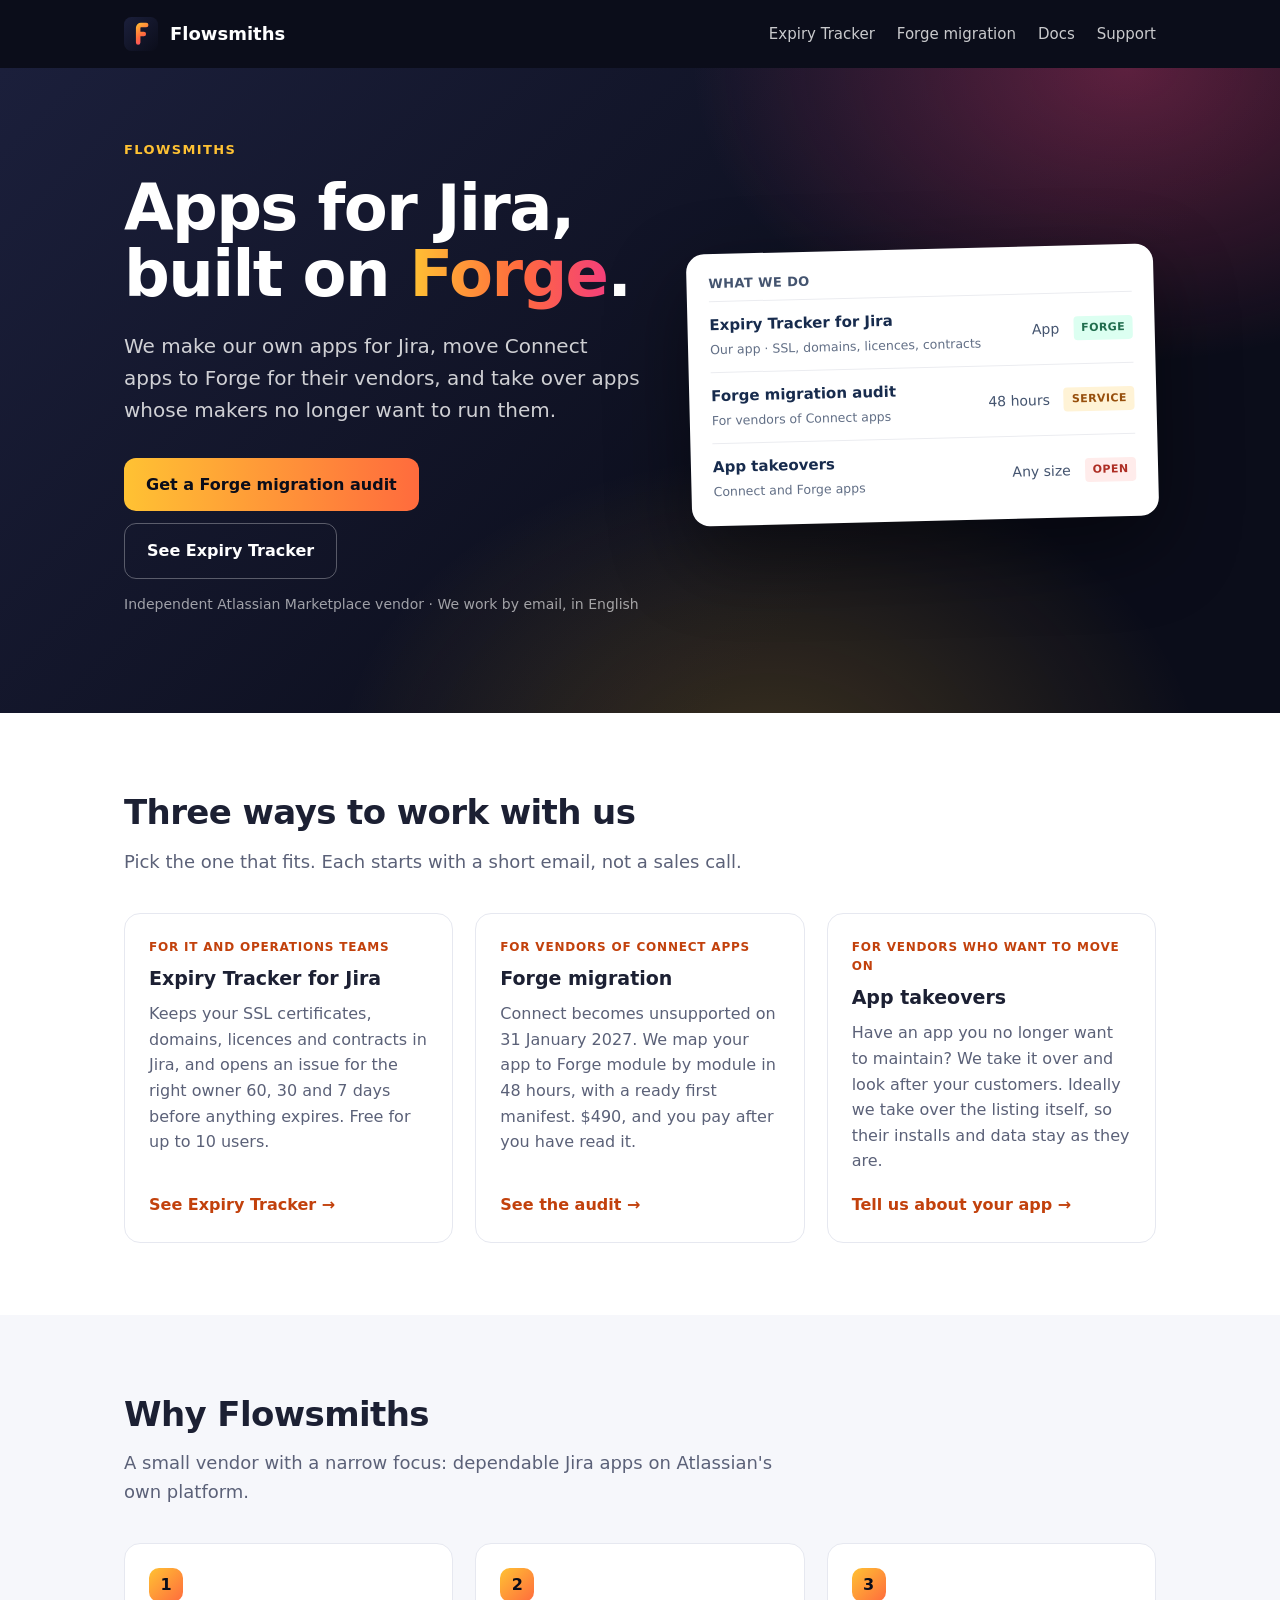
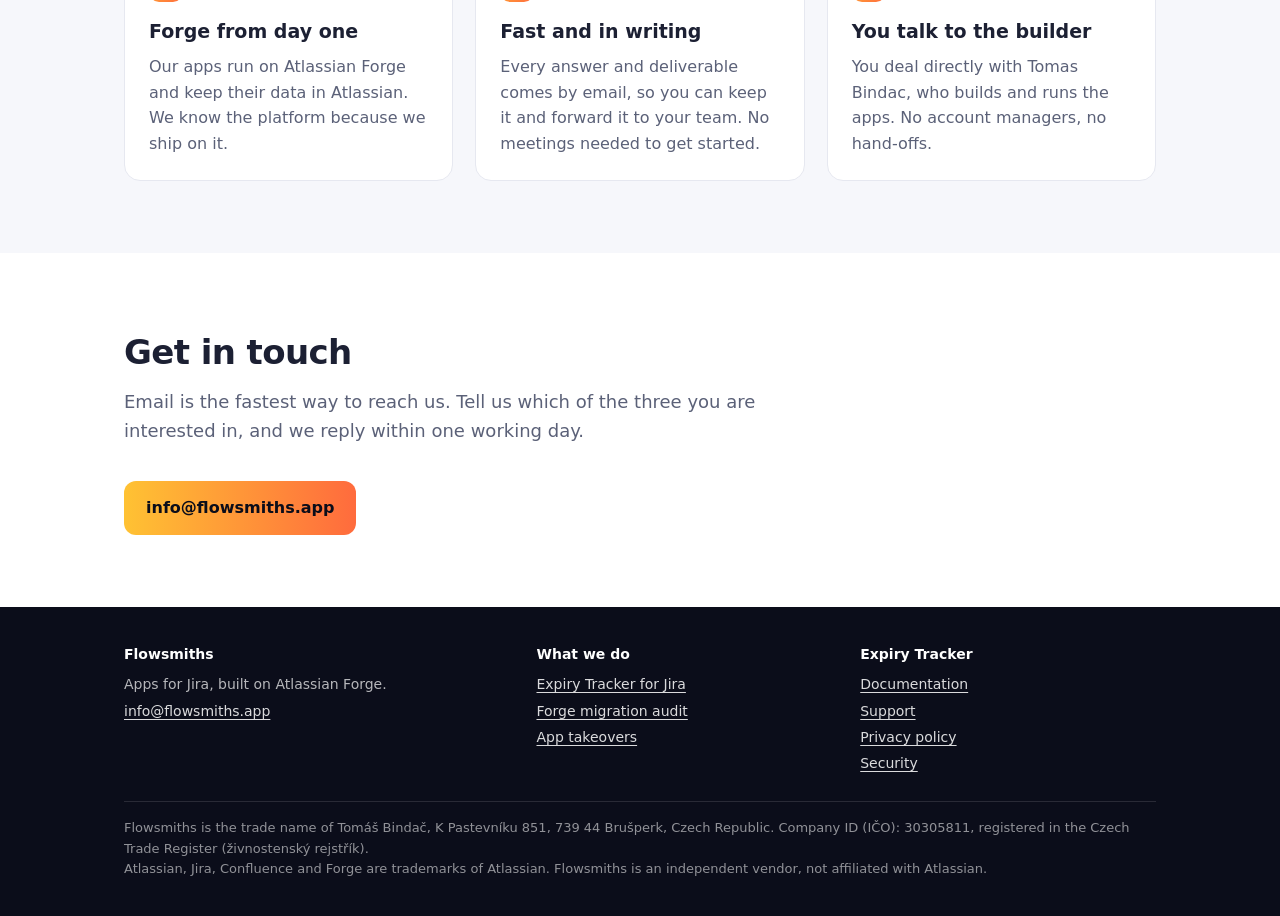
==== commit 624a8285: "Legal footer with trade name, address and IČO; privacy policy provider details Co-Authored-By: Claud" ====
--- a/index.html
+++ b/index.html
@@ -83,7 +83,7 @@
     <div><b>What we do</b><a href="/expiry-tracker.html">Expiry Tracker for Jira</a><a href="/forge-migration/">Forge migration audit</a><a href="/#takeover">App takeovers</a></div>
     <div><b>Expiry Tracker</b><a href="/docs.html">Documentation</a><a href="/support.html">Support</a><a href="/privacy.html">Privacy policy</a><a href="/security.html">Security</a></div>
   </div>
-  <p class="legal"><!-- TODO: legal name, registered address, company ID -->Atlassian, Jira, Confluence and Forge are trademarks of Atlassian. Flowsmiths is an independent vendor, not affiliated with Atlassian.</p>
+  <p class="legal">Flowsmiths is the trade name of Tomáš Bindač, K Pastevníku 851, 739 44 Brušperk, Czech Republic. Company ID (IČO): 30305811, registered in the Czech Trade Register (živnostenský rejstřík).<br>Atlassian, Jira, Confluence and Forge are trademarks of Atlassian. Flowsmiths is an independent vendor, not affiliated with Atlassian.</p>
 </div></footer>
 </body>
 </html>
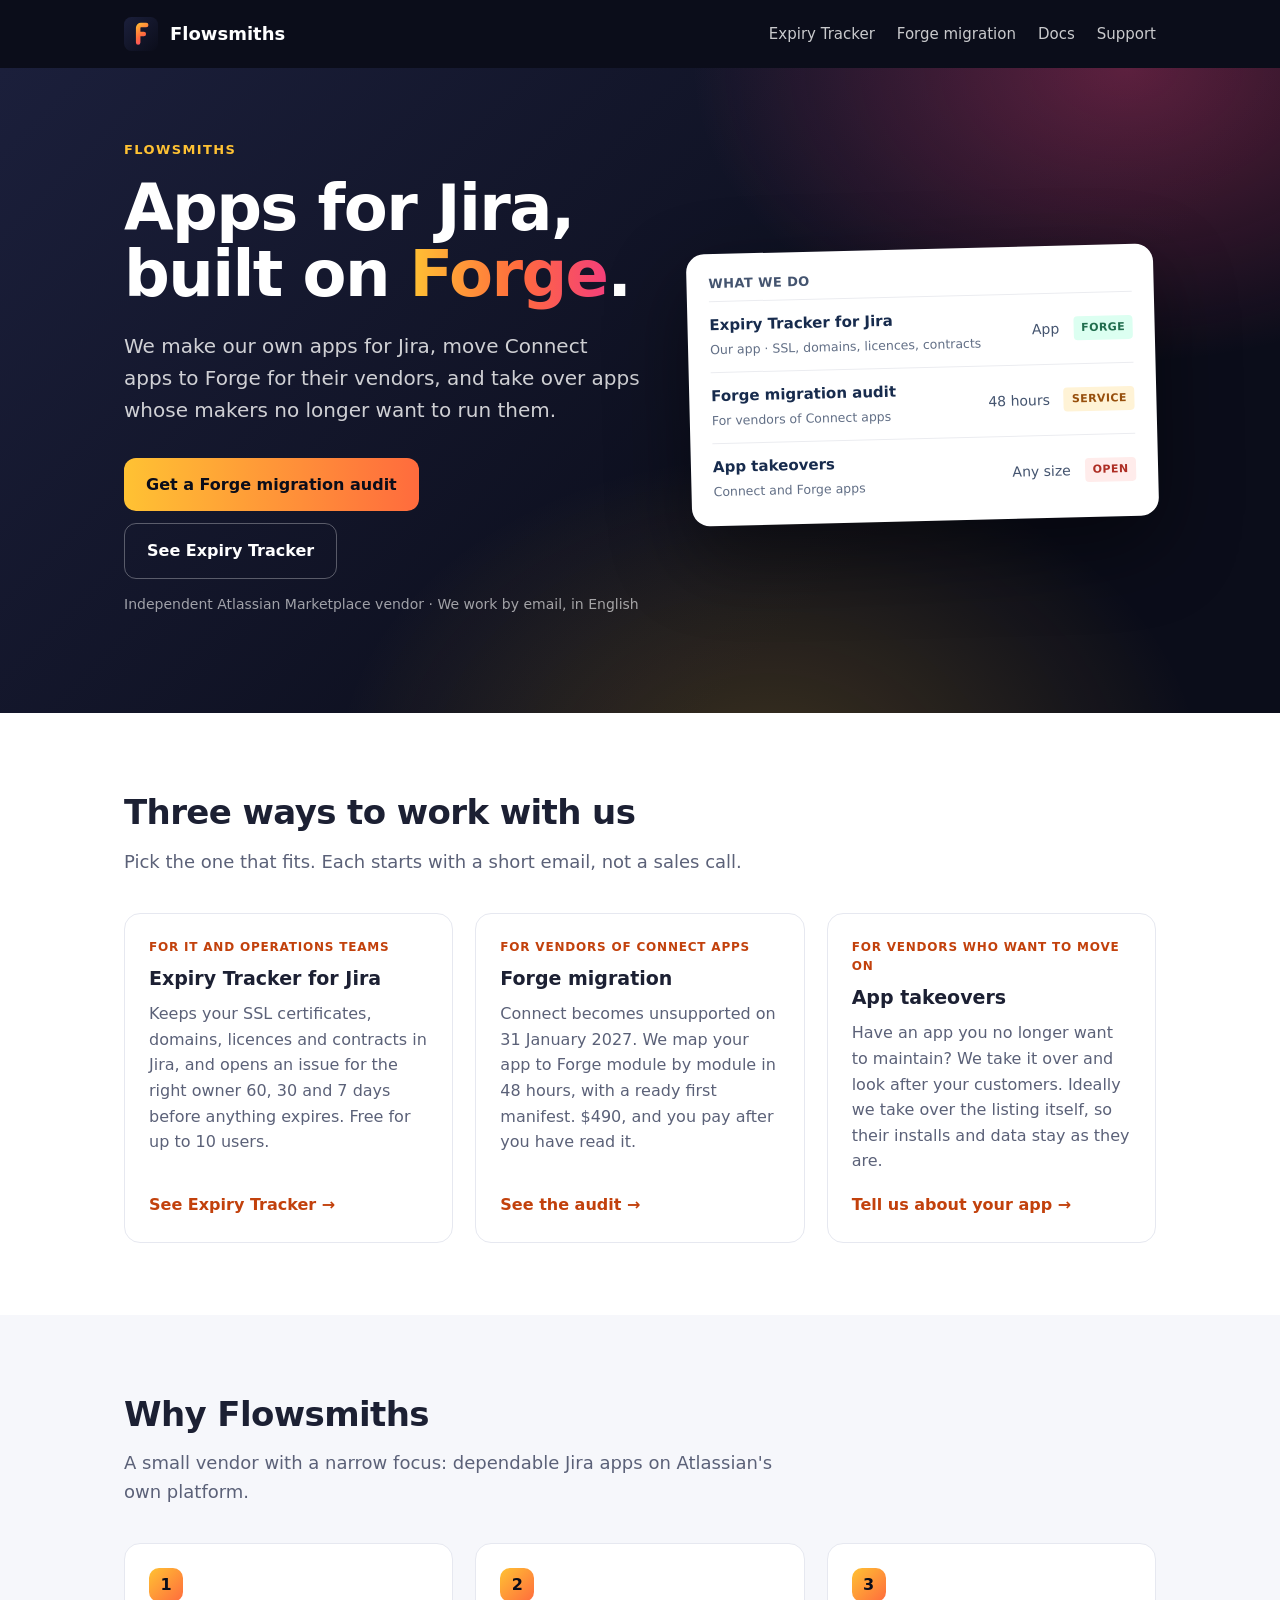
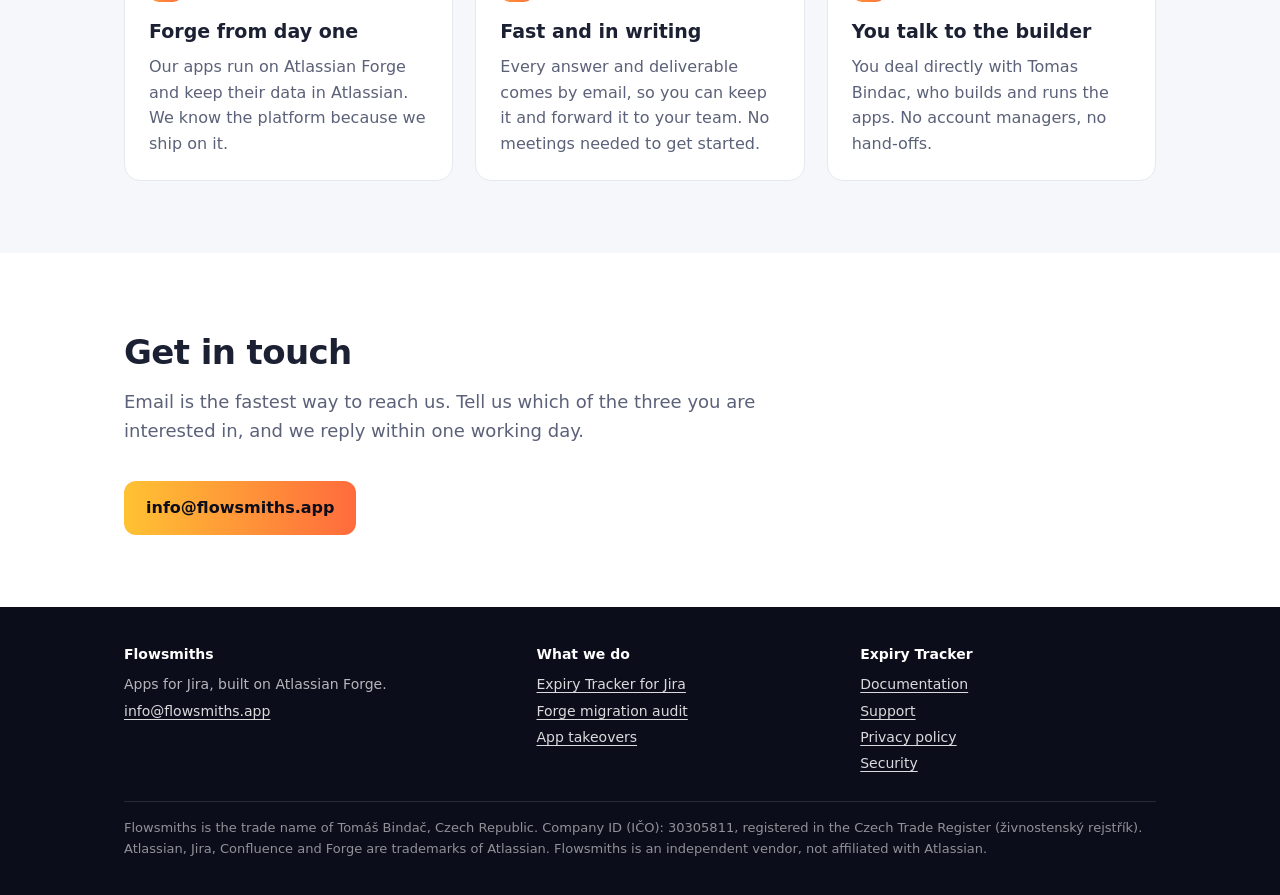
==== commit df9f7bf7: "Remove the address from the legal footer and privacy policy, keep IČO Co-Authored-By: Claude Opus 5." ====
--- a/index.html
+++ b/index.html
@@ -83,7 +83,7 @@
     <div><b>What we do</b><a href="/expiry-tracker.html">Expiry Tracker for Jira</a><a href="/forge-migration/">Forge migration audit</a><a href="/#takeover">App takeovers</a></div>
     <div><b>Expiry Tracker</b><a href="/docs.html">Documentation</a><a href="/support.html">Support</a><a href="/privacy.html">Privacy policy</a><a href="/security.html">Security</a></div>
   </div>
-  <p class="legal">Flowsmiths is the trade name of Tomáš Bindač, K Pastevníku 851, 739 44 Brušperk, Czech Republic. Company ID (IČO): 30305811, registered in the Czech Trade Register (živnostenský rejstřík).<br>Atlassian, Jira, Confluence and Forge are trademarks of Atlassian. Flowsmiths is an independent vendor, not affiliated with Atlassian.</p>
+  <p class="legal">Flowsmiths is the trade name of Tomáš Bindač, Czech Republic. Company ID (IČO): 30305811, registered in the Czech Trade Register (živnostenský rejstřík).<br>Atlassian, Jira, Confluence and Forge are trademarks of Atlassian. Flowsmiths is an independent vendor, not affiliated with Atlassian.</p>
 </div></footer>
 </body>
 </html>
